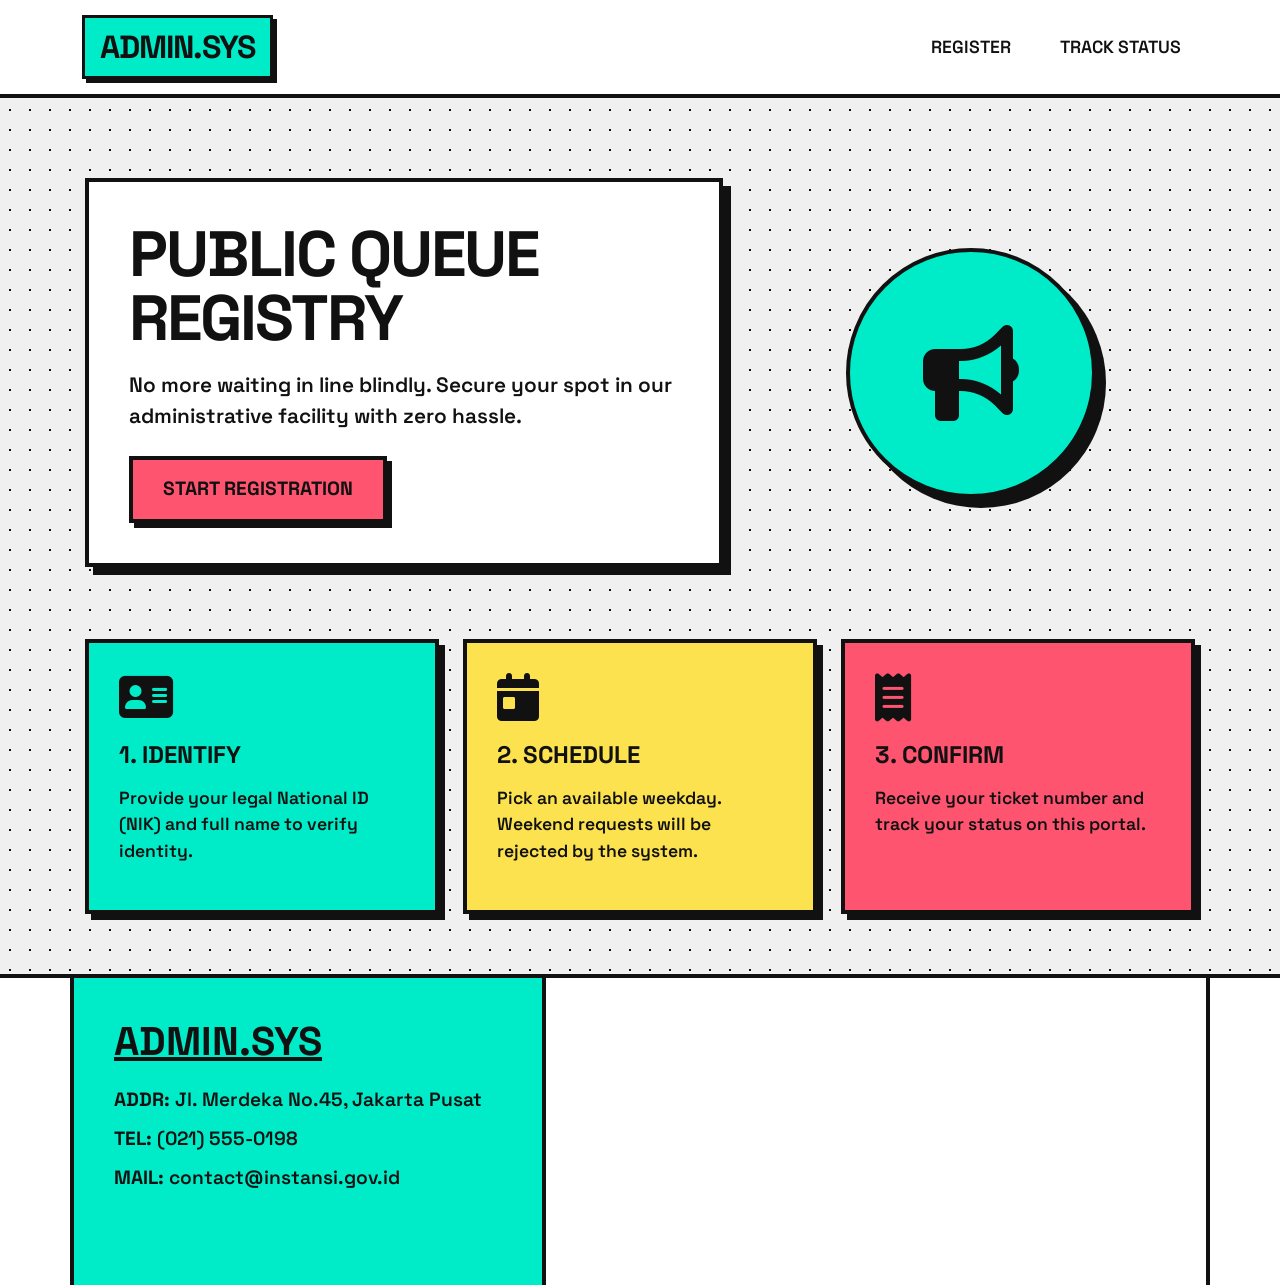
==== Deco/index.html @ 92df0b44 "rev" ====
<!DOCTYPE html>
<html lang="en">
<head>
<meta charset="UTF-8">
<meta name="viewport" content="width=device-width, initial-scale=1.0">
<title>Queue System V2</title>
<link href="https://cdn.jsdelivr.net/npm/bootstrap@5.3.0/dist/css/bootstrap.min.css" rel="stylesheet">
<link href="https://cdnjs.cloudflare.com/ajax/libs/font-awesome/6.4.0/css/all.min.css" rel="stylesheet">
<link href="https://fonts.googleapis.com/css2?family=Space+Grotesk:wght@400;600;700&display=swap" rel="stylesheet">
<link rel="stylesheet" href="style.css">
</head>
<body>
<nav class="navbar navbar-expand-lg brutal-nav">
  <div class="container">
    <a class="navbar-brand brutal-brand" href="#" id="navHome">ADMIN.SYS</a>
    <button class="navbar-toggler brutal-toggler" type="button" data-bs-toggle="collapse" data-bs-target="#navMenu">
      <i class="fas fa-bars"></i>
    </button>
    <div class="collapse navbar-collapse" id="navMenu">
      <ul class="navbar-nav ms-auto">
        <li class="nav-item"><a class="nav-link brutal-link" href="#" id="linkRegister">Register</a></li>
        <li class="nav-item"><a class="nav-link brutal-link" href="#" id="linkStatus">Track Status</a></li>
      </ul>
    </div>
  </div>
</nav>

<div class="container brutal-container">
  <div id="homeSection" class="view-section active-section">
    <div class="row align-items-center mb-5 brutal-hero-wrapper">
      <div class="col-lg-7">
        <div class="brutal-hero-box">
          <h1 class="brutal-title">PUBLIC QUEUE REGISTRY</h1>
          <p class="brutal-subtitle">No more waiting in line blindly. Secure your spot in our administrative facility with zero hassle.</p>
          <button class="brutal-btn brutal-btn-pink mt-4" id="btnHeroRegister">START REGISTRATION</button>
        </div>
      </div>
      <div class="col-lg-5 d-none d-lg-block text-center">
        <div class="brutal-icon-box">
          <i class="fas fa-bullhorn brutal-hero-icon"></i>
        </div>
      </div>
    </div>
    
    <div class="row g-4 mt-2">
      <div class="col-md-4">
        <div class="brutal-card bg-cyan">
          <i class="fas fa-address-card brutal-card-icon"></i>
          <h4 class="brutal-card-title">1. IDENTIFY</h4>
          <p class="brutal-card-text">Provide your legal National ID (NIK) and full name to verify identity.</p>
        </div>
      </div>
      <div class="col-md-4">
        <div class="brutal-card bg-yellow">
          <i class="fas fa-calendar-day brutal-card-icon"></i>
          <h4 class="brutal-card-title">2. SCHEDULE</h4>
          <p class="brutal-card-text">Pick an available weekday. Weekend requests will be rejected by the system.</p>
        </div>
      </div>
      <div class="col-md-4">
        <div class="brutal-card bg-pink">
          <i class="fas fa-receipt brutal-card-icon"></i>
          <h4 class="brutal-card-title">3. CONFIRM</h4>
          <p class="brutal-card-text">Receive your ticket number and track your status on this portal.</p>
        </div>
      </div>
    </div>
  </div>

  <div id="registerSection" class="view-section">
    <div class="row justify-content-center">
      <div class="col-lg-7">
        <div class="brutal-form-container bg-yellow">
          <h2 class="brutal-section-title">NEW TICKET ENTRY</h2>
          <div id="registerAlert" class="brutal-alert d-none"></div>
          <form id="registrationForm">
            <div class="mb-4">
              <label class="brutal-label">FULL LEGAL NAME</label>
              <input type="text" id="inputName" class="brutal-input" required>
            </div>
            <div class="mb-4">
              <label class="brutal-label">NATIONAL ID (NIK)</label>
              <input type="number" id="inputNIK" class="brutal-input" required>
            </div>
            <div class="mb-5">
              <label class="brutal-label">APPOINTMENT DATE</label>
              <input type="date" id="inputDate" class="brutal-input" required>
            </div>
            <button type="submit" class="brutal-btn brutal-btn-black w-100">GENERATE TICKET</button>
          </form>
        </div>
      </div>
    </div>
  </div>

  <div id="statusSection" class="view-section">
    <div class="row justify-content-center">
      <div class="col-lg-8">
        <div class="brutal-form-container bg-cyan mb-5">
          <h2 class="brutal-section-title">TRACK RECORD</h2>
          <form id="statusForm" class="d-flex flex-column flex-md-row gap-3">
            <input type="number" id="searchNIK" class="brutal-input flex-grow-1" placeholder="ENTER NIK..." required>
            <button type="submit" class="brutal-btn brutal-btn-black px-5">SEARCH</button>
          </form>
        </div>
        <div id="statusResultContainer" class="d-none">
           <h3 class="brutal-result-heading">MATCHING RECORDS:</h3>
           <div id="statusList" class="brutal-history-wrapper"></div>
        </div>
      </div>
    </div>
  </div>
</div>

<footer class="brutal-footer mt-auto">
  <div class="container">
    <div class="row brutal-footer-row">
      <div class="col-md-5 mb-4 mb-md-0 brutal-footer-info">
        <h3 class="brutal-footer-brand">ADMIN.SYS</h3>
        <p class="brutal-footer-text"><strong>ADDR:</strong> Jl. Merdeka No.45, Jakarta Pusat</p>
        <p class="brutal-footer-text"><strong>TEL:</strong> (021) 555-0198</p>
        <p class="brutal-footer-text"><strong>MAIL:</strong> contact@instansi.gov.id</p>
      </div>
      <div class="col-md-7 p-0">
        <iframe class="brutal-map" src="https://www.google.com/maps/embed?pb=!1m18!1m12!1m3!1d126920.24009088654!2d106.758830113824!3d-6.229746497187132!2m3!1f0!2f0!3f0!3m2!1i1024!2i768!4f13.1!3m3!1m2!1s0x2e69f3e945e34b9d%3A0x100c5e82dd4b820!2sJakarta!5e0!3m2!1sen!2sid!4v1689255280365!5m2!1sen!2sid" allowfullscreen="" loading="lazy" referrerpolicy="no-referrer-when-downgrade"></iframe>
      </div>
    </div>
  </div>
</footer>
<script src="https://cdn.jsdelivr.net/npm/bootstrap@5.3.0/dist/js/bootstrap.bundle.min.js"></script>
<script src="script.js"></script>
</body>
</html>
---- Deco/style.css ----
* {
  box-sizing: border-box;
  margin: 0;
  padding: 0;
}
body {
  font-family: 'Space Grotesk', sans-serif;
  background-color: #f0f0f0;
  color: #111;
  min-height: 100vh;
  display: flex;
  flex-direction: column;
  background-image: radial-gradient(#111 1px, transparent 1px);
  background-size: 20px 20px;
}
.brutal-nav {
  background-color: #fff;
  border-bottom: 4px solid #111;
  padding: 15px 0;
}
.brutal-brand {
  font-weight: 700;
  font-size: 2rem;
  color: #111 !important;
  letter-spacing: -1px;
  background-color: #00ebc7;
  padding: 5px 15px;
  border: 3px solid #111;
  box-shadow: 4px 4px 0 #111;
}
.brutal-link {
  color: #111 !important;
  font-weight: 600;
  font-size: 1.1rem;
  text-transform: uppercase;
  margin-left: 15px;
  border: 2px solid transparent;
  padding: 8px 15px !important;
  transition: all 0.2s;
}
.brutal-link:hover {
  background-color: #fde24f;
  border: 2px solid #111;
  box-shadow: 3px 3px 0 #111;
}
.brutal-toggler {
  border: 3px solid #111;
  background-color: #ff5470;
  border-radius: 0;
  padding: 10px;
  box-shadow: 3px 3px 0 #111;
}
.brutal-container {
  flex: 1;
  padding: 60px 15px;
}
.view-section {
  display: none;
}
.active-section {
  display: block;
  animation: snapIn 0.3s ease-out forwards;
}
@keyframes snapIn {
  0% { transform: scale(0.95); opacity: 0; }
  100% { transform: scale(1); opacity: 1; }
}
.brutal-hero-wrapper {
  margin-top: 20px;
}
.brutal-hero-box {
  background-color: #fff;
  border: 4px solid #111;
  padding: 40px;
  box-shadow: 8px 8px 0 #111;
}
.brutal-title {
  font-size: 4rem;
  font-weight: 700;
  line-height: 1;
  margin-bottom: 20px;
  text-transform: uppercase;
  letter-spacing: -2px;
}
.brutal-subtitle {
  font-size: 1.3rem;
  font-weight: 600;
  margin-bottom: 0;
}
.brutal-icon-box {
  background-color: #00ebc7;
  border: 4px solid #111;
  width: 250px;
  height: 250px;
  display: flex;
  align-items: center;
  justify-content: center;
  margin: 0 auto;
  box-shadow: 10px 10px 0 #111;
  border-radius: 50%;
}
.brutal-hero-icon {
  font-size: 6rem;
  color: #111;
}
.bg-cyan { background-color: #00ebc7; }
.bg-yellow { background-color: #fde24f; }
.bg-pink { background-color: #ff5470; }
.brutal-card {
  border: 4px solid #111;
  padding: 30px;
  height: 100%;
  box-shadow: 6px 6px 0 #111;
  transition: transform 0.2s, box-shadow 0.2s;
}
.brutal-card:hover {
  transform: translate(-4px, -4px);
  box-shadow: 10px 10px 0 #111;
}
.brutal-card-icon {
  font-size: 3rem;
  margin-bottom: 20px;
  color: #111;
}
.brutal-card-title {
  font-weight: 700;
  font-size: 1.5rem;
  margin-bottom: 15px;
}
.brutal-card-text {
  font-weight: 600;
  font-size: 1.1rem;
}
.brutal-btn {
  border: 4px solid #111;
  padding: 15px 30px;
  font-family: 'Space Grotesk', sans-serif;
  font-weight: 700;
  font-size: 1.2rem;
  text-transform: uppercase;
  cursor: pointer;
  box-shadow: 5px 5px 0 #111;
  transition: all 0.15s ease;
}
.brutal-btn:active {
  transform: translate(5px, 5px);
  box-shadow: 0 0 0 #111;
}
.brutal-btn-pink { background-color: #ff5470; color: #111; }
.brutal-btn-pink:hover { background-color: #e03c58; }
.brutal-btn-black { background-color: #111; color: #fff; }
.brutal-btn-black:hover { background-color: #333; }
.brutal-form-container {
  border: 4px solid #111;
  padding: 50px;
  box-shadow: 10px 10px 0 #111;
}
.brutal-section-title {
  font-weight: 700;
  font-size: 2.5rem;
  margin-bottom: 30px;
  border-bottom: 4px solid #111;
  padding-bottom: 15px;
  display: inline-block;
}
.brutal-label {
  font-weight: 700;
  font-size: 1.2rem;
  margin-bottom: 10px;
  display: block;
}
.brutal-input {
  width: 100%;
  border: 4px solid #111;
  padding: 15px;
  font-size: 1.2rem;
  font-family: inherit;
  font-weight: 600;
  background-color: #fff;
}
.brutal-input:focus {
  outline: none;
  background-color: #f0f0f0;
}
.brutal-alert {
  border: 4px solid #111;
  padding: 20px;
  margin-bottom: 30px;
  font-weight: 700;
  font-size: 1.1rem;
  box-shadow: 5px 5px 0 #111;
}
.alert-success-brutal { background-color: #00ebc7; }
.alert-danger-brutal { background-color: #ff5470; color: #fff; }
.brutal-result-heading {
  font-weight: 700;
  font-size: 2rem;
  margin-bottom: 20px;
  background: #fff;
  display: inline-block;
  padding: 10px 20px;
  border: 4px solid #111;
  box-shadow: 5px 5px 0 #111;
}
.brutal-history-wrapper {
  display: flex;
  flex-direction: column;
  gap: 20px;
}
.brutal-history-card {
  background-color: #fff;
  border: 4px solid #111;
  padding: 25px;
  box-shadow: 6px 6px 0 #111;
}
.brutal-history-card p {
  font-size: 1.2rem;
  font-weight: 600;
  margin-bottom: 10px;
}
.brutal-history-card strong {
  display: inline-block;
  width: 80px;
  background-color: #111;
  color: #fff;
  padding: 2px 10px;
  margin-right: 10px;
}
.brutal-badge {
  display: inline-block;
  background-color: #fde24f;
  border: 3px solid #111;
  padding: 8px 15px;
  font-weight: 700;
  margin-top: 15px;
  box-shadow: 3px 3px 0 #111;
}
.brutal-footer {
  background-color: #fff;
  border-top: 4px solid #111;
  overflow: hidden;
}
.brutal-footer-row {
  border-left: 4px solid #111;
  border-right: 4px solid #111;
}
.brutal-footer-info {
  padding: 40px;
  border-right: 4px solid #111;
  background-color: #00ebc7;
}
.brutal-footer-brand {
  font-weight: 700;
  font-size: 2.5rem;
  margin-bottom: 20px;
  text-decoration: underline;
}
.brutal-footer-text {
  font-weight: 600;
  font-size: 1.2rem;
  margin-bottom: 10px;
}
.brutal-map {
  width: 100%;
  height: 100%;
  min-height: 300px;
  border: none;
}
@media (max-width: 991px) {
  .brutal-title { font-size: 3rem; }
  .brutal-hero-box { padding: 25px; }
  .brutal-footer-info { border-right: none; border-bottom: 4px solid #111; }
  .brutal-form-container { padding: 30px 20px; }
}
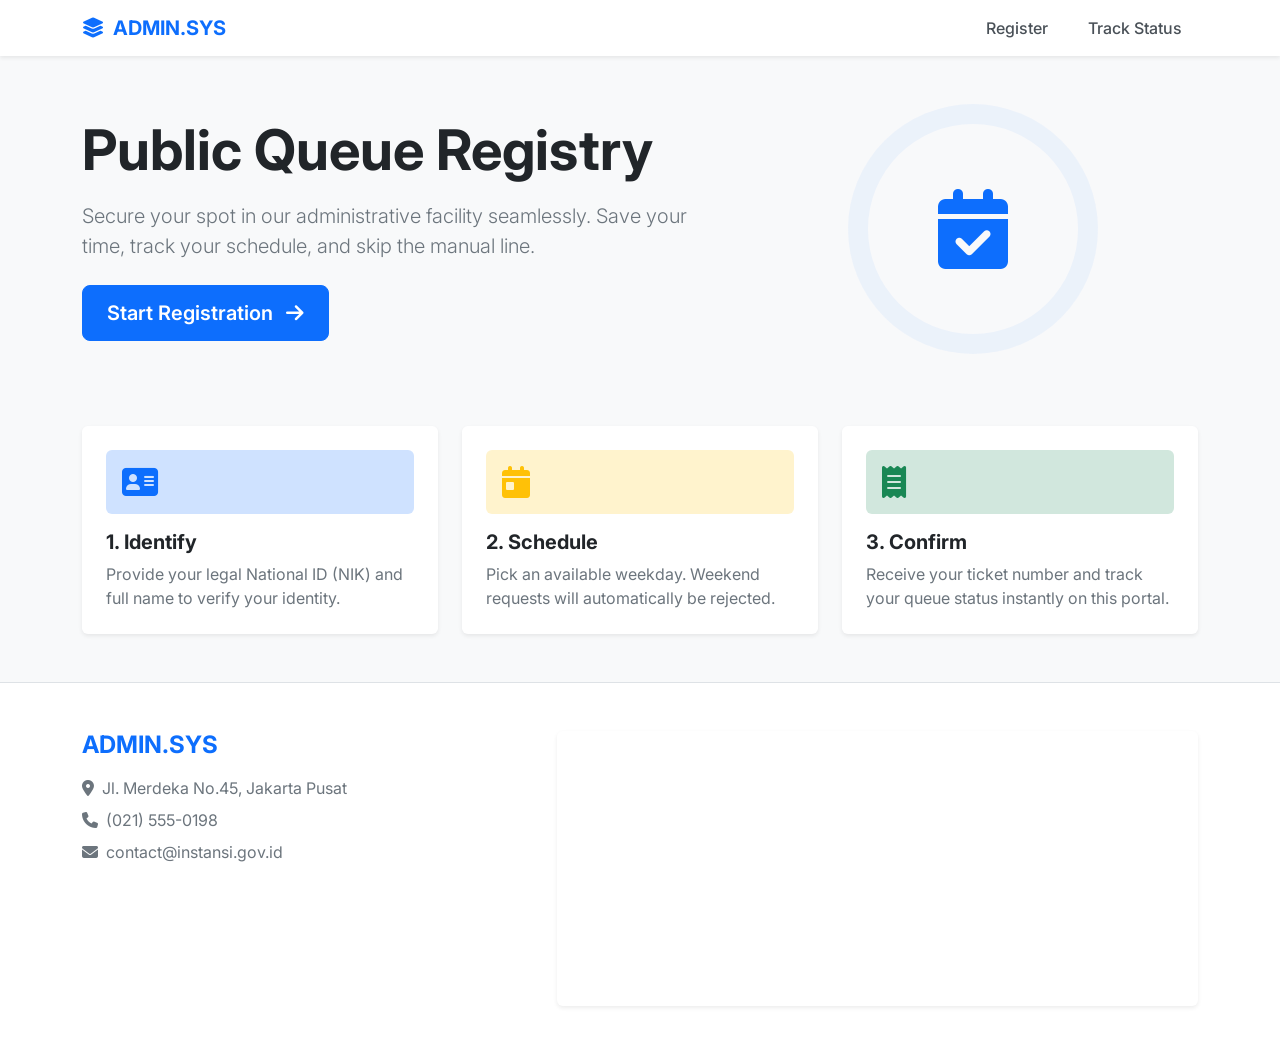
==== commit f63b7748: "rev2" ====
--- a/Deco/index.html
+++ b/Deco/index.html
@@ -3,65 +3,73 @@
 <head>
 <meta charset="UTF-8">
 <meta name="viewport" content="width=device-width, initial-scale=1.0">
-<title>Queue System V2</title>
+<title>Queue System</title>
 <link href="https://cdn.jsdelivr.net/npm/bootstrap@5.3.0/dist/css/bootstrap.min.css" rel="stylesheet">
 <link href="https://cdnjs.cloudflare.com/ajax/libs/font-awesome/6.4.0/css/all.min.css" rel="stylesheet">
-<link href="https://fonts.googleapis.com/css2?family=Space+Grotesk:wght@400;600;700&display=swap" rel="stylesheet">
+<link href="https://fonts.googleapis.com/css2?family=Inter:wght@400;500;600;700&display=swap" rel="stylesheet">
 <link rel="stylesheet" href="style.css">
 </head>
 <body>
-<nav class="navbar navbar-expand-lg brutal-nav">
+<nav class="navbar navbar-expand-lg bg-white shadow-sm sticky-top px-3">
   <div class="container">
-    <a class="navbar-brand brutal-brand" href="#" id="navHome">ADMIN.SYS</a>
-    <button class="navbar-toggler brutal-toggler" type="button" data-bs-toggle="collapse" data-bs-target="#navMenu">
-      <i class="fas fa-bars"></i>
+    <a class="navbar-brand fw-bold text-primary" href="#" id="navHome">
+      <i class="fas fa-layer-group me-2"></i>ADMIN.SYS
+    </a>
+    <button class="navbar-toggler border-0" type="button" data-bs-toggle="collapse" data-bs-target="#navMenu">
+      <span class="navbar-toggler-icon"></span>
     </button>
     <div class="collapse navbar-collapse" id="navMenu">
-      <ul class="navbar-nav ms-auto">
-        <li class="nav-item"><a class="nav-link brutal-link" href="#" id="linkRegister">Register</a></li>
-        <li class="nav-item"><a class="nav-link brutal-link" href="#" id="linkStatus">Track Status</a></li>
+      <ul class="navbar-nav ms-auto gap-2">
+        <li class="nav-item"><a class="nav-link custom-nav-link" href="#" id="linkRegister">Register</a></li>
+        <li class="nav-item"><a class="nav-link custom-nav-link" href="#" id="linkStatus">Track Status</a></li>
       </ul>
     </div>
   </div>
 </nav>
 
-<div class="container brutal-container">
+<div class="container main-content mt-5 mb-5">
   <div id="homeSection" class="view-section active-section">
-    <div class="row align-items-center mb-5 brutal-hero-wrapper">
+    <div class="row align-items-center mb-5 hero-wrapper">
       <div class="col-lg-7">
-        <div class="brutal-hero-box">
-          <h1 class="brutal-title">PUBLIC QUEUE REGISTRY</h1>
-          <p class="brutal-subtitle">No more waiting in line blindly. Secure your spot in our administrative facility with zero hassle.</p>
-          <button class="brutal-btn brutal-btn-pink mt-4" id="btnHeroRegister">START REGISTRATION</button>
-        </div>
+        <h1 class="display-4 fw-bold text-dark mb-3">Public Queue Registry</h1>
+        <p class="lead text-secondary mb-4">Secure your spot in our administrative facility seamlessly. Save your time, track your schedule, and skip the manual line.</p>
+        <button class="btn btn-primary btn-lg custom-btn" id="btnHeroRegister">
+          Start Registration <i class="fas fa-arrow-right ms-2"></i>
+        </button>
       </div>
-      <div class="col-lg-5 d-none d-lg-block text-center">
-        <div class="brutal-icon-box">
-          <i class="fas fa-bullhorn brutal-hero-icon"></i>
+      <div class="col-lg-5 d-none d-lg-block">
+        <div class="hero-illustration bg-light rounded-circle d-flex align-items-center justify-content-center mx-auto">
+          <i class="fas fa-calendar-check text-primary display-1"></i>
         </div>
       </div>
     </div>
     
-    <div class="row g-4 mt-2">
+    <div class="row g-4 mt-4">
       <div class="col-md-4">
-        <div class="brutal-card bg-cyan">
-          <i class="fas fa-address-card brutal-card-icon"></i>
-          <h4 class="brutal-card-title">1. IDENTIFY</h4>
-          <p class="brutal-card-text">Provide your legal National ID (NIK) and full name to verify identity.</p>
+        <div class="card custom-card h-100 p-4 border-0 shadow-sm">
+          <div class="card-icon bg-primary-subtle text-primary rounded mb-3 d-inline-flex p-3">
+            <i class="fas fa-address-card fa-2x"></i>
+          </div>
+          <h4 class="fw-bold h5">1. Identify</h4>
+          <p class="text-secondary mb-0">Provide your legal National ID (NIK) and full name to verify your identity.</p>
         </div>
       </div>
       <div class="col-md-4">
-        <div class="brutal-card bg-yellow">
-          <i class="fas fa-calendar-day brutal-card-icon"></i>
-          <h4 class="brutal-card-title">2. SCHEDULE</h4>
-          <p class="brutal-card-text">Pick an available weekday. Weekend requests will be rejected by the system.</p>
+        <div class="card custom-card h-100 p-4 border-0 shadow-sm">
+          <div class="card-icon bg-warning-subtle text-warning rounded mb-3 d-inline-flex p-3">
+            <i class="fas fa-calendar-day fa-2x"></i>
+          </div>
+          <h4 class="fw-bold h5">2. Schedule</h4>
+          <p class="text-secondary mb-0">Pick an available weekday. Weekend requests will automatically be rejected.</p>
         </div>
       </div>
       <div class="col-md-4">
-        <div class="brutal-card bg-pink">
-          <i class="fas fa-receipt brutal-card-icon"></i>
-          <h4 class="brutal-card-title">3. CONFIRM</h4>
-          <p class="brutal-card-text">Receive your ticket number and track your status on this portal.</p>
+        <div class="card custom-card h-100 p-4 border-0 shadow-sm">
+          <div class="card-icon bg-success-subtle text-success rounded mb-3 d-inline-flex p-3">
+            <i class="fas fa-receipt fa-2x"></i>
+          </div>
+          <h4 class="fw-bold h5">3. Confirm</h4>
+          <p class="text-secondary mb-0">Receive your ticket number and track your queue status instantly on this portal.</p>
         </div>
       </div>
     </div>
@@ -69,24 +77,24 @@
 
   <div id="registerSection" class="view-section">
     <div class="row justify-content-center">
-      <div class="col-lg-7">
-        <div class="brutal-form-container bg-yellow">
-          <h2 class="brutal-section-title">NEW TICKET ENTRY</h2>
-          <div id="registerAlert" class="brutal-alert d-none"></div>
+      <div class="col-lg-6">
+        <div class="card border-0 shadow-sm p-4 p-md-5 rounded-4">
+          <h3 class="fw-bold mb-4 text-center">New Ticket Entry</h3>
+          <div id="registerAlert" class="d-none"></div>
           <form id="registrationForm">
-            <div class="mb-4">
-              <label class="brutal-label">FULL LEGAL NAME</label>
-              <input type="text" id="inputName" class="brutal-input" required>
+            <div class="mb-3">
+              <label class="form-label fw-semibold">Full Legal Name</label>
+              <input type="text" id="inputName" class="form-control custom-input" placeholder="e.g. John Doe" required>
+            </div>
+            <div class="mb-3">
+              <label class="form-label fw-semibold">National ID (NIK)</label>
+              <input type="number" id="inputNIK" class="form-control custom-input" placeholder="16-digit ID number" required>
             </div>
             <div class="mb-4">
-              <label class="brutal-label">NATIONAL ID (NIK)</label>
-              <input type="number" id="inputNIK" class="brutal-input" required>
+              <label class="form-label fw-semibold">Appointment Date</label>
+              <input type="date" id="inputDate" class="form-control custom-input" required>
             </div>
-            <div class="mb-5">
-              <label class="brutal-label">APPOINTMENT DATE</label>
-              <input type="date" id="inputDate" class="brutal-input" required>
-            </div>
-            <button type="submit" class="brutal-btn brutal-btn-black w-100">GENERATE TICKET</button>
+            <button type="submit" class="btn btn-primary w-100 btn-lg custom-btn">Generate Ticket</button>
           </form>
         </div>
       </div>
@@ -96,37 +104,42 @@
   <div id="statusSection" class="view-section">
     <div class="row justify-content-center">
       <div class="col-lg-8">
-        <div class="brutal-form-container bg-cyan mb-5">
-          <h2 class="brutal-section-title">TRACK RECORD</h2>
+        <div class="card border-0 shadow-sm p-4 p-md-5 rounded-4 mb-4 bg-light">
+          <h3 class="fw-bold mb-4 text-center">Track Your Record</h3>
           <form id="statusForm" class="d-flex flex-column flex-md-row gap-3">
-            <input type="number" id="searchNIK" class="brutal-input flex-grow-1" placeholder="ENTER NIK..." required>
-            <button type="submit" class="brutal-btn brutal-btn-black px-5">SEARCH</button>
+            <input type="number" id="searchNIK" class="form-control form-control-lg custom-input flex-grow-1" placeholder="Enter your NIK..." required>
+            <button type="submit" class="btn btn-dark px-4 custom-btn">Search</button>
           </form>
         </div>
         <div id="statusResultContainer" class="d-none">
-           <h3 class="brutal-result-heading">MATCHING RECORDS:</h3>
-           <div id="statusList" class="brutal-history-wrapper"></div>
+           <h5 class="fw-bold mb-3 text-secondary">Matching Records:</h5>
+           <div id="statusList" class="d-flex flex-column gap-3"></div>
         </div>
       </div>
     </div>
   </div>
 </div>
 
-<footer class="brutal-footer mt-auto">
+<footer class="bg-white border-top py-5 mt-auto">
   <div class="container">
-    <div class="row brutal-footer-row">
-      <div class="col-md-5 mb-4 mb-md-0 brutal-footer-info">
-        <h3 class="brutal-footer-brand">ADMIN.SYS</h3>
-        <p class="brutal-footer-text"><strong>ADDR:</strong> Jl. Merdeka No.45, Jakarta Pusat</p>
-        <p class="brutal-footer-text"><strong>TEL:</strong> (021) 555-0198</p>
-        <p class="brutal-footer-text"><strong>MAIL:</strong> contact@instansi.gov.id</p>
+    <div class="row g-4">
+      <div class="col-md-5">
+        <h4 class="fw-bold text-primary mb-3">ADMIN.SYS</h4>
+        <ul class="list-unstyled text-secondary">
+          <li class="mb-2"><i class="fas fa-map-marker-alt me-2"></i>Jl. Merdeka No.45, Jakarta Pusat</li>
+          <li class="mb-2"><i class="fas fa-phone me-2"></i>(021) 555-0198</li>
+          <li><i class="fas fa-envelope me-2"></i>contact@instansi.gov.id</li>
+        </ul>
       </div>
-      <div class="col-md-7 p-0">
-        <iframe class="brutal-map" src="https://www.google.com/maps/embed?pb=!1m18!1m12!1m3!1d126920.24009088654!2d106.758830113824!3d-6.229746497187132!2m3!1f0!2f0!3f0!3m2!1i1024!2i768!4f13.1!3m3!1m2!1s0x2e69f3e945e34b9d%3A0x100c5e82dd4b820!2sJakarta!5e0!3m2!1sen!2sid!4v1689255280365!5m2!1sen!2sid" allowfullscreen="" loading="lazy" referrerpolicy="no-referrer-when-downgrade"></iframe>
+      <div class="col-md-7">
+        <div class="ratio ratio-21x9 rounded overflow-hidden shadow-sm">
+          <iframe src="https://www.google.com/maps/embed?pb=!1m18!1m12!1m3!1d126920.24009088654!2d106.758830113824!3d-6.229746497187132!2m3!1f0!2f0!3f0!3m2!1i1024!2i768!4f13.1!3m3!1m2!1s0x2e69f3e945e34b9d%3A0x100c5e82dd4b820!2sJakarta!5e0!3m2!1sen!2sid!4v1689255280365!5m2!1sen!2sid" allowfullscreen="" loading="lazy" referrerpolicy="no-referrer-when-downgrade"></iframe>
+        </div>
       </div>
     </div>
   </div>
 </footer>
+
 <script src="https://cdn.jsdelivr.net/npm/bootstrap@5.3.0/dist/js/bootstrap.bundle.min.js"></script>
 <script src="script.js"></script>
 </body>
--- a/Deco/style.css
+++ b/Deco/style.css
@@ -3,272 +3,98 @@
   margin: 0;
   padding: 0;
 }
+
 body {
-  font-family: 'Space Grotesk', sans-serif;
-  background-color: #f0f0f0;
-  color: #111;
+  font-family: 'Inter', system-ui, -apple-system, sans-serif;
+  background-color: #f8f9fa;
+  color: #212529;
   min-height: 100vh;
   display: flex;
   flex-direction: column;
-  background-image: radial-gradient(#111 1px, transparent 1px);
-  background-size: 20px 20px;
 }
-.brutal-nav {
-  background-color: #fff;
-  border-bottom: 4px solid #111;
-  padding: 15px 0;
+
+.custom-nav-link {
+  font-weight: 500;
+  color: #495057 !important;
+  transition: color 0.2s;
+  padding: 8px 16px !important;
+  border-radius: 6px;
 }
-.brutal-brand {
-  font-weight: 700;
-  font-size: 2rem;
-  color: #111 !important;
-  letter-spacing: -1px;
-  background-color: #00ebc7;
-  padding: 5px 15px;
-  border: 3px solid #111;
-  box-shadow: 4px 4px 0 #111;
+
+.custom-nav-link:hover {
+  color: #0d6efd !important;
+  background-color: #f8f9fa;
 }
-.brutal-link {
-  color: #111 !important;
-  font-weight: 600;
-  font-size: 1.1rem;
-  text-transform: uppercase;
-  margin-left: 15px;
-  border: 2px solid transparent;
-  padding: 8px 15px !important;
-  transition: all 0.2s;
+
+.main-content {
+  flex: 1;
 }
-.brutal-link:hover {
-  background-color: #fde24f;
-  border: 2px solid #111;
-  box-shadow: 3px 3px 0 #111;
-}
-.brutal-toggler {
-  border: 3px solid #111;
-  background-color: #ff5470;
-  border-radius: 0;
-  padding: 10px;
-  box-shadow: 3px 3px 0 #111;
-}
-.brutal-container {
-  flex: 1;
-  padding: 60px 15px;
-}
+
 .view-section {
   display: none;
 }
+
 .active-section {
   display: block;
-  animation: snapIn 0.3s ease-out forwards;
+  animation: fadeIn 0.4s ease-out forwards;
 }
-@keyframes snapIn {
-  0% { transform: scale(0.95); opacity: 0; }
-  100% { transform: scale(1); opacity: 1; }
+
+@keyframes fadeIn {
+  0% { transform: translateY(15px); opacity: 0; }
+  100% { transform: translateY(0); opacity: 1; }
 }
-.brutal-hero-wrapper {
-  margin-top: 20px;
-}
-.brutal-hero-box {
-  background-color: #fff;
-  border: 4px solid #111;
-  padding: 40px;
-  box-shadow: 8px 8px 0 #111;
-}
-.brutal-title {
-  font-size: 4rem;
-  font-weight: 700;
-  line-height: 1;
-  margin-bottom: 20px;
-  text-transform: uppercase;
-  letter-spacing: -2px;
-}
-.brutal-subtitle {
-  font-size: 1.3rem;
-  font-weight: 600;
-  margin-bottom: 0;
-}
-.brutal-icon-box {
-  background-color: #00ebc7;
-  border: 4px solid #111;
+
+.hero-illustration {
   width: 250px;
   height: 250px;
-  display: flex;
-  align-items: center;
-  justify-content: center;
-  margin: 0 auto;
-  box-shadow: 10px 10px 0 #111;
-  border-radius: 50%;
+  box-shadow: inset 0 0 0 20px rgba(13, 110, 253, 0.05);
 }
-.brutal-hero-icon {
-  font-size: 6rem;
-  color: #111;
+
+.custom-card {
+  transition: transform 0.2s ease, box-shadow 0.2s ease;
 }
-.bg-cyan { background-color: #00ebc7; }
-.bg-yellow { background-color: #fde24f; }
-.bg-pink { background-color: #ff5470; }
-.brutal-card {
-  border: 4px solid #111;
-  padding: 30px;
-  height: 100%;
-  box-shadow: 6px 6px 0 #111;
-  transition: transform 0.2s, box-shadow 0.2s;
+
+.custom-card:hover {
+  transform: translateY(-5px);
+  box-shadow: 0 10px 20px rgba(0,0,0,0.08) !important;
 }
-.brutal-card:hover {
-  transform: translate(-4px, -4px);
-  box-shadow: 10px 10px 0 #111;
+
+.custom-btn {
+  border-radius: 8px;
+  font-weight: 600;
+  padding: 12px 24px;
+  transition: all 0.2s;
 }
-.brutal-card-icon {
-  font-size: 3rem;
-  margin-bottom: 20px;
-  color: #111;
+
+.custom-btn:active {
+  transform: scale(0.97);
 }
-.brutal-card-title {
-  font-weight: 700;
-  font-size: 1.5rem;
-  margin-bottom: 15px;
+
+.custom-input {
+  padding: 12px 15px;
+  border-radius: 8px;
+  border: 1px solid #dee2e6;
+  background-color: #fcfcfc;
+  transition: border-color 0.2s, box-shadow 0.2s;
 }
-.brutal-card-text {
-  font-weight: 600;
-  font-size: 1.1rem;
-}
-.brutal-btn {
-  border: 4px solid #111;
-  padding: 15px 30px;
-  font-family: 'Space Grotesk', sans-serif;
-  font-weight: 700;
-  font-size: 1.2rem;
-  text-transform: uppercase;
-  cursor: pointer;
-  box-shadow: 5px 5px 0 #111;
-  transition: all 0.15s ease;
-}
-.brutal-btn:active {
-  transform: translate(5px, 5px);
-  box-shadow: 0 0 0 #111;
-}
-.brutal-btn-pink { background-color: #ff5470; color: #111; }
-.brutal-btn-pink:hover { background-color: #e03c58; }
-.brutal-btn-black { background-color: #111; color: #fff; }
-.brutal-btn-black:hover { background-color: #333; }
-.brutal-form-container {
-  border: 4px solid #111;
-  padding: 50px;
-  box-shadow: 10px 10px 0 #111;
-}
-.brutal-section-title {
-  font-weight: 700;
-  font-size: 2.5rem;
-  margin-bottom: 30px;
-  border-bottom: 4px solid #111;
-  padding-bottom: 15px;
-  display: inline-block;
-}
-.brutal-label {
-  font-weight: 700;
-  font-size: 1.2rem;
-  margin-bottom: 10px;
-  display: block;
-}
-.brutal-input {
-  width: 100%;
-  border: 4px solid #111;
-  padding: 15px;
-  font-size: 1.2rem;
-  font-family: inherit;
-  font-weight: 600;
+
+.custom-input:focus {
+  border-color: #0d6efd;
+  box-shadow: 0 0 0 3px rgba(13, 110, 253, 0.15);
   background-color: #fff;
 }
-.brutal-input:focus {
-  outline: none;
-  background-color: #f0f0f0;
+
+.history-card {
+  border-left: 4px solid #0d6efd;
+  transition: background-color 0.2s;
 }
-.brutal-alert {
-  border: 4px solid #111;
-  padding: 20px;
-  margin-bottom: 30px;
-  font-weight: 700;
-  font-size: 1.1rem;
-  box-shadow: 5px 5px 0 #111;
+
+.history-card:hover {
+  background-color: #f8f9fa;
 }
-.alert-success-brutal { background-color: #00ebc7; }
-.alert-danger-brutal { background-color: #ff5470; color: #fff; }
-.brutal-result-heading {
-  font-weight: 700;
-  font-size: 2rem;
-  margin-bottom: 20px;
-  background: #fff;
-  display: inline-block;
-  padding: 10px 20px;
-  border: 4px solid #111;
-  box-shadow: 5px 5px 0 #111;
-}
-.brutal-history-wrapper {
-  display: flex;
-  flex-direction: column;
-  gap: 20px;
-}
-.brutal-history-card {
-  background-color: #fff;
-  border: 4px solid #111;
-  padding: 25px;
-  box-shadow: 6px 6px 0 #111;
-}
-.brutal-history-card p {
-  font-size: 1.2rem;
-  font-weight: 600;
-  margin-bottom: 10px;
-}
-.brutal-history-card strong {
-  display: inline-block;
-  width: 80px;
-  background-color: #111;
-  color: #fff;
-  padding: 2px 10px;
-  margin-right: 10px;
-}
-.brutal-badge {
-  display: inline-block;
-  background-color: #fde24f;
-  border: 3px solid #111;
-  padding: 8px 15px;
-  font-weight: 700;
-  margin-top: 15px;
-  box-shadow: 3px 3px 0 #111;
-}
-.brutal-footer {
-  background-color: #fff;
-  border-top: 4px solid #111;
-  overflow: hidden;
-}
-.brutal-footer-row {
-  border-left: 4px solid #111;
-  border-right: 4px solid #111;
-}
-.brutal-footer-info {
-  padding: 40px;
-  border-right: 4px solid #111;
-  background-color: #00ebc7;
-}
-.brutal-footer-brand {
-  font-weight: 700;
-  font-size: 2.5rem;
-  margin-bottom: 20px;
-  text-decoration: underline;
-}
-.brutal-footer-text {
-  font-weight: 600;
-  font-size: 1.2rem;
-  margin-bottom: 10px;
-}
-.brutal-map {
-  width: 100%;
-  height: 100%;
-  min-height: 300px;
-  border: none;
-}
-@media (max-width: 991px) {
-  .brutal-title { font-size: 3rem; }
-  .brutal-hero-box { padding: 25px; }
-  .brutal-footer-info { border-right: none; border-bottom: 4px solid #111; }
-  .brutal-form-container { padding: 30px 20px; }
+
+input[type="number"]::-webkit-inner-spin-button,
+input[type="number"]::-webkit-outer-spin-button {
+  -webkit-appearance: none;
+  margin: 0;
 }
